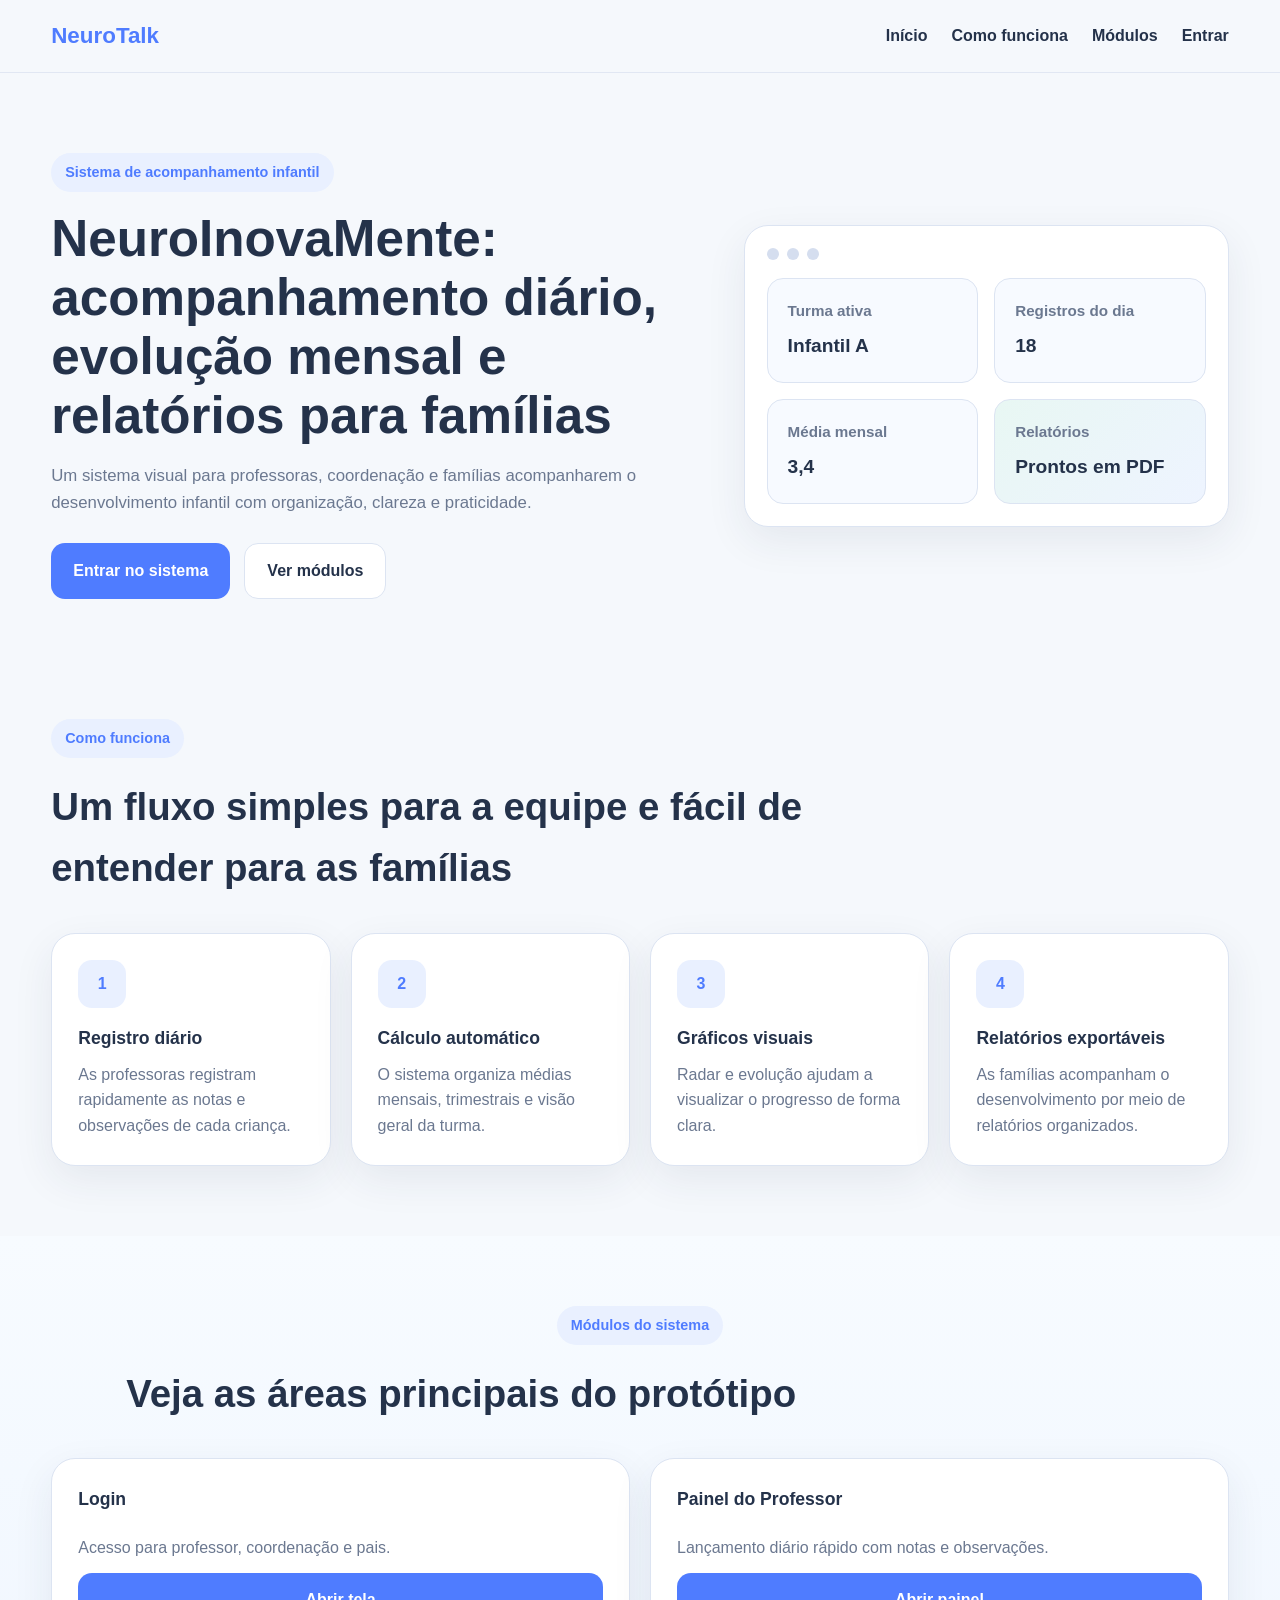
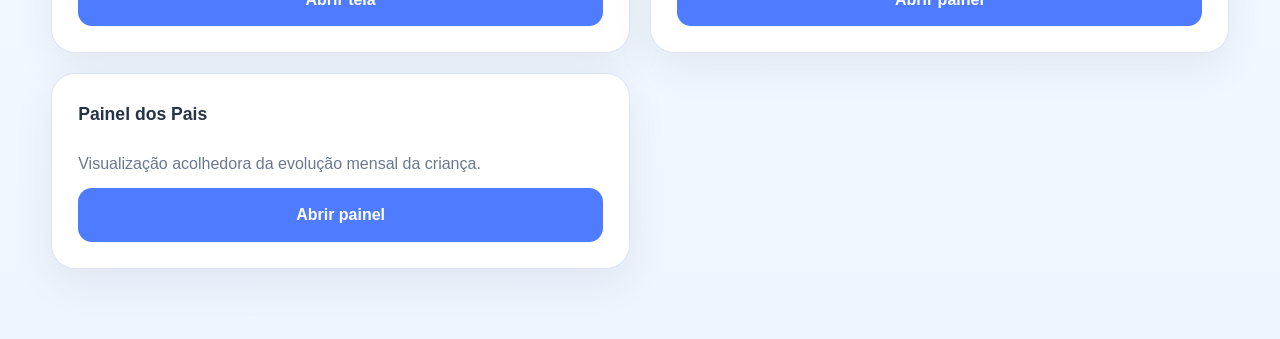
==== NeuroInovamente_acompanhamento_Pais/index.html @ 2643ee5f "implementaçao do projeto foi realizada a implementação deste projeto para posteriormente ser postado" ====
<!DOCTYPE html>
<html lang="pt-BR">

<head>
  <meta charset="UTF-8" />
  <meta name="viewport" content="width=device-width, initial-scale=1.0" />
  <title>NeuroInovaMente | Início</title>
  <link rel="stylesheet" href="css/style.css" />
</head>

<body>

  <header class="topo">
    <div class="container nav">
      <div class="logo">NeuroTalk</div>
      <nav class="menu">
        <a href="index.html">Início</a>
        <a href="#como-funciona">Como funciona</a>
        <a href="#modulos">Módulos</a>
        <a href="login.html">Entrar</a>
      </nav>
    </div>
  </header>

  <main>
    <section class="hero" id="inicio">
      <div class="container hero-grid">
        <div class="hero-texto">
          <span class="tag">Sistema de acompanhamento infantil</span>
          <h1>NeuroInovaMente: acompanhamento diário, evolução mensal e relatórios para famílias</h1>
          <p>
            Um sistema visual para professoras, coordenação e famílias acompanharem
            o desenvolvimento infantil com organização, clareza e praticidade.
          </p>
          <div class="hero-botoes">
            <a href="login.html" class="btn btn-primario">Entrar no sistema</a>
            <a href="#modulos" class="btn btn-secundario">Ver módulos</a>
          </div>
        </div>

        <div class="hero-card">
          <div class="mini-header">
            <span class="bolinha"></span>
            <span class="bolinha"></span>
            <span class="bolinha"></span>
          </div>

          <div class="mini-painel">
            <div class="mini-card">
              <h4>Turma ativa</h4>
              <p>Infantil A</p>
            </div>
            <div class="mini-card">
              <h4>Registros do dia</h4>
              <p>18</p>
            </div>
            <div class="mini-card">
              <h4>Média mensal</h4>
              <p>3,4</p>
            </div>
            <div class="mini-card destaque">
              <h4>Relatórios</h4>
              <p>Prontos em PDF</p>
            </div>
          </div>
        </div>
      </div>
    </section>

    <section class="secao" id="como-funciona">
      <div class="container">
        <div class="titulo-secao">
          <span class="tag">Como funciona</span>
          <h2>Um fluxo simples para a equipe e fácil de entender para as famílias</h2>
        </div>

        <div class="cards-4">
          <article class="card-info">
            <div class="icone">1</div>
            <h3>Registro diário</h3>
            <p>As professoras registram rapidamente as notas e observações de cada criança.</p>
          </article>

          <article class="card-info">
            <div class="icone">2</div>
            <h3>Cálculo automático</h3>
            <p>O sistema organiza médias mensais, trimestrais e visão geral da turma.</p>
          </article>

          <article class="card-info">
            <div class="icone">3</div>
            <h3>Gráficos visuais</h3>
            <p>Radar e evolução ajudam a visualizar o progresso de forma clara.</p>
          </article>

          <article class="card-info">
            <div class="icone">4</div>
            <h3>Relatórios exportáveis</h3>
            <p>As famílias acompanham o desenvolvimento por meio de relatórios organizados.</p>
          </article>
        </div>
      </div>
    </section>

    <section class="secao fundo-suave" id="modulos">
      <div class="container">
        <div class="titulo-secao centralizado">
          <span class="tag">Módulos do sistema</span>
          <h2>Veja as áreas principais do protótipo</h2>
        </div>

        <div class="cards-3">
          <article class="card-link">
            <h3>Login</h3>
            <p>Acesso para professor, coordenação e pais.</p>
            <a href="login.html" class="btn btn-primario">Abrir tela</a>
          </article>

          <article class="card-link">
            <h3>Painel do Professor</h3>
            <p>Lançamento diário rápido com notas e observações.</p>
            <a href="dashboard-professor.html" class="btn btn-primario">Abrir painel</a>
          </article>

          <article class="card-link">
            <h3>Painel dos Pais</h3>
            <p>Visualização acolhedora da evolução mensal da criança.</p>
            <a href="painel-pais.html" class="btn btn-primario">Abrir painel</a>
          </article>
        </div>
      </div>
    </section>
  </main>
  <script src="js/script.js"></script>
</body>

</html>
---- NeuroInovamente_acompanhamento_Pais/css/style.css ----
* {
  margin: 0;
  padding: 0;
  box-sizing: border-box;
}

:root {
  --bg: #f5f8fc;
  --white: #ffffff;
  --primary: #4f7cff;
  --primary-dark: #365fd8;
  --secondary: #e9f0ff;
  --accent: #7ad9c7;
  --text: #24324a;
  --text-light: #6b7890;
  --border: #dce4f2;
  --shadow: 0 14px 40px rgba(36, 50, 74, 0.08);
  --radius-lg: 24px;
  --radius-md: 16px;
  --radius-sm: 12px;
}

html {
  scroll-behavior: smooth;
}

body {
  font-family: "Segoe UI", Arial, sans-serif;
  background: var(--bg);
  color: var(--text);
  line-height: 1.6;
}

a {
  text-decoration: none;
}

button,
input,
select,
textarea {
  font: inherit;
}

.container {
  width: min(1180px, 92%);
  margin: 0 auto;
}

.topo {
  position: sticky;
  top: 0;
  z-index: 1000;
  background: rgba(245, 248, 252, 0.92);
  backdrop-filter: blur(10px);
  border-bottom: 1px solid rgba(220, 228, 242, 0.8);
}

.nav {
  display: flex;
  align-items: center;
  justify-content: space-between;
  padding: 18px 0;
}

.logo {
  font-size: 1.4rem;
  font-weight: 800;
  color: var(--primary);
}

.menu {
  display: flex;
  gap: 24px;
}

.menu a {
  color: var(--text);
  font-weight: 600;
  transition: 0.3s;
}

.menu a:hover {
  color: var(--primary);
}

.hero {
  padding: 80px 0 50px;
}

.hero-grid {
  display: grid;
  grid-template-columns: 1.15fr 0.85fr;
  gap: 36px;
  align-items: center;
}

.tag {
  display: inline-block;
  padding: 8px 14px;
  background: var(--secondary);
  color: var(--primary);
  border-radius: 999px;
  font-size: 0.9rem;
  font-weight: 700;
  margin-bottom: 18px;
}

.tag-pequena {
  font-size: 0.8rem;
  padding: 6px 12px;
}

.hero-texto h1 {
  font-size: clamp(2rem, 4vw, 3.4rem);
  line-height: 1.15;
  margin-bottom: 18px;
}

.hero-texto p {
  color: var(--text-light);
  max-width: 640px;
  margin-bottom: 26px;
  font-size: 1.05rem;
}

.hero-botoes {
  display: flex;
  gap: 14px;
  flex-wrap: wrap;
}

.btn {
  display: inline-flex;
  align-items: center;
  justify-content: center;
  padding: 14px 22px;
  border-radius: 14px;
  border: none;
  cursor: pointer;
  font-weight: 700;
  transition: 0.3s;
}

.btn-primario {
  background: var(--primary);
  color: white;
}

.btn-primario:hover {
  background: var(--primary-dark);
  transform: translateY(-2px);
}

.btn-secundario {
  background: var(--white);
  color: var(--text);
  border: 1px solid var(--border);
}

.btn-secundario:hover {
  background: #f0f4fb;
}

.btn-full {
  width: 100%;
}

.hero-card,
.card-info,
.card-link,
.painel-pais,
.relatorio,
.tabela-box {
  background: var(--white);
  border: 1px solid var(--border);
  border-radius: var(--radius-lg);
  box-shadow: var(--shadow);
}

.hero-card {
  padding: 22px;
}

.mini-header {
  display: flex;
  gap: 8px;
  margin-bottom: 18px;
}

.bolinha {
  width: 12px;
  height: 12px;
  border-radius: 50%;
  background: #d5deef;
}

.mini-painel {
  display: grid;
  grid-template-columns: 1fr 1fr;
  gap: 16px;
}

.mini-card {
  background: #f7faff;
  border: 1px solid var(--border);
  border-radius: var(--radius-md);
  padding: 20px;
}

.mini-card h4 {
  font-size: 0.95rem;
  margin-bottom: 8px;
  color: var(--text-light);
}

.mini-card p {
  font-size: 1.2rem;
  font-weight: 800;
}

.mini-card.destaque {
  background: linear-gradient(135deg, #e8f7f3, #eef4ff);
}

.secao {
  padding: 70px 0;
}

.fundo-suave {
  background: linear-gradient(180deg, #f7fbff 0%, #eef5ff 100%);
}

.pagina-central {
  min-height: calc(100vh - 90px);
  display: flex;
  align-items: center;
  padding: 40px 0;
}

.titulo-secao {
  margin-bottom: 34px;
}

.titulo-secao.centralizado {
  text-align: center;
}

.titulo-secao h2,
.modulo-topo h2 {
  font-size: clamp(1.7rem, 3vw, 2.5rem);
  max-width: 820px;
}

.cards-4 {
  display: grid;
  grid-template-columns: repeat(4, 1fr);
  gap: 20px;
}

.cards-3 {
  display: grid;
  grid-template-columns: repeat(2, 1fr);
  gap: 20px;
}

.card-info,
.card-link {
  padding: 26px;
}

.card-link {
  display: flex;
  flex-direction: column;
  gap: 12px;
}

.icone {
  width: 48px;
  height: 48px;
  border-radius: 14px;
  display: grid;
  place-items: center;
  background: var(--secondary);
  color: var(--primary);
  font-weight: 800;
  margin-bottom: 16px;
}

.card-info h3,
.card-link h3 {
  margin-bottom: 10px;
  font-size: 1.1rem;
}

.card-info p,
.card-link p,
.modulo-topo p {
  color: var(--text-light);
}

.login-box {
  display: grid;
  grid-template-columns: 1fr 1fr;
  background: var(--white);
  border-radius: 28px;
  overflow: hidden;
  box-shadow: var(--shadow);
  border: 1px solid var(--border);
}

.login-lado {
  padding: 42px;
}

.login-lado h3,
.login-destaque h3 {
  font-size: 1.7rem;
  margin-bottom: 10px;
}

.login-lado p,
.login-destaque p,
.login-destaque li {
  color: var(--text-light);
}

.form-login {
  display: flex;
  flex-direction: column;
  gap: 12px;
  margin-top: 24px;
}

.form-login label {
  font-weight: 700;
  margin-top: 6px;
}

.form-login input,
.form-login select,
textarea {
  width: 100%;
  border: 1px solid var(--border);
  background: #f9fbff;
  padding: 14px 16px;
  border-radius: 14px;
  outline: none;
}

.form-login input:focus,
.form-login select:focus,
textarea:focus {
  border-color: var(--primary);
}

.login-destaque {
  background: linear-gradient(135deg, var(--primary), #79a2ff);
  color: white;
  padding: 42px;
  display: flex;
  flex-direction: column;
  justify-content: center;
}

.login-destaque p,
.login-destaque li {
  color: rgba(255, 255, 255, 0.92);
}

.login-destaque ul {
  margin-top: 18px;
  padding-left: 18px;
}

.login-links {
  display: flex;
  justify-content: space-between;
  gap: 12px;
  margin-top: 18px;
  flex-wrap: wrap;
}

.login-links a {
  color: var(--primary);
  font-weight: 600;
}

.modulo-topo {
  margin-bottom: 18px;
}

.dashboard {
  display: grid;
  grid-template-columns: 260px 1fr;
  background: var(--white);
  border: 1px solid var(--border);
  border-radius: 28px;
  overflow: hidden;
  box-shadow: var(--shadow);
}

.sidebar {
  background: #f8fbff;
  border-right: 1px solid var(--border);
  padding: 28px 22px;
  display: flex;
  flex-direction: column;
  gap: 14px;
}

.sidebar h4 {
  margin-bottom: 10px;
  color: var(--primary);
  font-size: 1.3rem;
}

.sidebar a {
  color: var(--text);
  padding: 12px 14px;
  border-radius: 12px;
  font-weight: 600;
}

.sidebar a:hover {
  background: var(--secondary);
  color: var(--primary);
}

.conteudo {
  padding: 28px;
}

.resumo-grid {
  display: grid;
  grid-template-columns: repeat(4, 1fr);
  gap: 16px;
  margin-bottom: 22px;
}

.resumo-card {
  background: #f7fbff;
  border: 1px solid var(--border);
  border-radius: 16px;
  padding: 18px;
}

.resumo-card span {
  display: block;
  color: var(--text-light);
  margin-bottom: 6px;
}

.resumo-card strong {
  font-size: 1.15rem;
}

.bloco-formulario {
  background: #fbfdff;
  border: 1px solid var(--border);
  border-radius: 18px;
  padding: 20px;
  margin-bottom: 20px;
}

.bloco-formulario h4 {
  margin-bottom: 14px;
}

.linha-campos {
  display: grid;
  grid-template-columns: 1fr 1fr;
  gap: 14px;
}

.aluno-card {
  background: var(--white);
  border: 1px solid var(--border);
  border-radius: 22px;
  padding: 22px;
}

.aluno-topo {
  display: flex;
  align-items: center;
  justify-content: space-between;
  margin-bottom: 20px;
}

.aluno-topo span {
  color: var(--text-light);
  font-weight: 600;
}

.avaliacoes {
  display: grid;
  grid-template-columns: 1fr 1fr;
  gap: 16px;
  margin-bottom: 18px;
}

.avaliacao-item {
  background: #f9fbff;
  border: 1px solid var(--border);
  border-radius: 16px;
  padding: 16px;
}

.avaliacao-item label {
  display: block;
  font-weight: 700;
  margin-bottom: 12px;
}

.notas {
  display: flex;
  gap: 10px;
}

.notas button {
  width: 42px;
  height: 42px;
  border: 1px solid var(--border);
  background: white;
  border-radius: 12px;
  font-weight: 800;
  cursor: pointer;
  transition: 0.3s;
}

.notas button:hover,
.notas button.ativo {
  background: var(--primary);
  color: white;
  border-color: var(--primary);
}

textarea {
  min-height: 120px;
  resize: vertical;
  margin-top: 8px;
}

.acoes {
  display: flex;
  gap: 12px;
  margin-top: 16px;
  flex-wrap: wrap;
}

.painel-pais {
  padding: 28px;
}

.painel-cabecalho {
  display: flex;
  align-items: center;
  justify-content: space-between;
  gap: 16px;
  margin-bottom: 24px;
  flex-wrap: wrap;
}

.painel-cabecalho h4 {
  font-size: 1.6rem;
}

.painel-cabecalho p {
  color: var(--text-light);
}

.pais-grid {
  display: grid;
  grid-template-columns: repeat(3, 1fr);
  gap: 16px;
  margin-bottom: 24px;
}

.pais-card {
  background: #f7fbff;
  border: 1px solid var(--border);
  border-radius: 18px;
  padding: 18px;
}

.pais-card span {
  display: block;
  color: var(--text-light);
  margin-bottom: 8px;
}

.pais-card strong {
  font-size: 1.1rem;
}

.graficos-grid {
  display: grid;
  grid-template-columns: 1fr 1fr;
  gap: 20px;
}

.grafico-card,
.card-relatorio {
  background: #fbfdff;
  border: 1px solid var(--border);
  border-radius: 20px;
  padding: 20px;
}

.grafico-card h5,
.card-relatorio h4,
.tabela-box h4 {
  margin-bottom: 16px;
  font-size: 1rem;
}

.grafico-falso {
  position: relative;
  height: 260px;
  border-radius: 18px;
  background: linear-gradient(to bottom, rgba(79, 124, 255, 0.05), rgba(79, 124, 255, 0.01));
  overflow: hidden;
}

.radar {
  display: flex;
  align-items: center;
  justify-content: center;
}

.pequeno {
  height: 220px;
}

.circulo {
  position: absolute;
  border: 1px solid rgba(79, 124, 255, 0.25);
  border-radius: 50%;
}

.c1 {
  width: 70px;
  height: 70px;
}

.c2 {
  width: 130px;
  height: 130px;
}

.c3 {
  width: 190px;
  height: 190px;
}

.linha {
  position: absolute;
  width: 2px;
  height: 170px;
  background: rgba(79, 124, 255, 0.2);
}

.linha1 {
  transform: rotate(0deg);
}

.linha2 {
  transform: rotate(60deg);
}

.linha3 {
  transform: rotate(-60deg);
}

.linhas .eixo {
  position: absolute;
  left: 40px;
  right: 30px;
  bottom: 40px;
  top: 20px;
  border-left: 2px solid rgba(79, 124, 255, 0.25);
  border-bottom: 2px solid rgba(79, 124, 255, 0.25);
}

.ponto {
  position: absolute;
  width: 16px;
  height: 16px;
  background: var(--primary);
  border-radius: 50%;
}

.p1 {
  left: 90px;
  bottom: 95px;
}

.p2 {
  left: 170px;
  bottom: 135px;
}

.p3 {
  left: 250px;
  bottom: 185px;
}

.traco {
  position: absolute;
  height: 4px;
  background: var(--primary);
  transform-origin: left center;
  border-radius: 999px;
}

.t1 {
  left: 98px;
  bottom: 102px;
  width: 88px;
  transform: rotate(-22deg);
}

.t2 {
  left: 178px;
  bottom: 142px;
  width: 92px;
  transform: rotate(-30deg);
}

.texto-relatorio {
  background: #f9fbff;
  border: 1px solid var(--border);
  border-radius: 18px;
  padding: 20px;
  margin-top: 20px;
}

.texto-relatorio h5 {
  margin-bottom: 10px;
}

.texto-relatorio p {
  color: var(--text-light);
}

.tabela-box {
  padding: 20px;
  margin-top: 22px;
}

.tabela-responsiva {
  overflow-x: auto;
}

table {
  width: 100%;
  border-collapse: collapse;
  min-width: 650px;
}

thead {
  background: #f2f7ff;
}

th,
td {
  text-align: left;
  padding: 14px;
  border-bottom: 1px solid var(--border);
}

th {
  color: var(--text);
  font-size: 0.95rem;
}

td {
  color: var(--text-light);
}

.badge {
  display: inline-block;
  padding: 6px 10px;
  border-radius: 999px;
  font-size: 0.85rem;
  font-weight: 700;
}

.badge.sucesso {
  background: #e8f8f0;
  color: #178b57;
}

.badge.alerta {
  background: #fff4e5;
  color: #b86a00;
}

.relatorio {
  padding: 30px;
}

.relatorio-topo {
  display: flex;
  justify-content: space-between;
  gap: 16px;
  align-items: flex-start;
  flex-wrap: wrap;
  margin-bottom: 24px;
}

.relatorio-topo h2 {
  margin-bottom: 8px;
}

.relatorio-topo p {
  color: var(--text-light);
}

.relatorio-grid {
  display: grid;
  grid-template-columns: 1fr 1fr;
  gap: 20px;
}

.card-relatorio p {
  color: var(--text-light);
  margin-bottom: 8px;
}

.margem-topo {
  margin-top: 20px;
}

.rodape-relatorio {
  margin-top: 24px;
  padding-top: 18px;
  border-top: 1px solid var(--border);
  color: var(--text-light);
}

@media (max-width: 1024px) {
  .hero-grid,
  .login-box,
  .dashboard,
  .graficos-grid,
  .relatorio-grid {
    grid-template-columns: 1fr;
  }

  .cards-4,
  .resumo-grid,
  .pais-grid,
  .linha-campos,
  .avaliacoes,
  .cards-3 {
    grid-template-columns: 1fr 1fr;
  }

  .sidebar {
    border-right: none;
    border-bottom: 1px solid var(--border);
  }
}

@media (max-width: 700px) {
  .menu {
    display: none;
  }

  .cards-4,
  .resumo-grid,
  .pais-grid,
  .linha-campos,
  .avaliacoes,
  .mini-painel,
  .cards-3 {
    grid-template-columns: 1fr;
  }

  .hero {
    padding-top: 50px;
  }

  .login-lado,
  .login-destaque,
  .conteudo,
  .painel-pais,
  .relatorio {
    padding: 22px;
  }

  .hero-texto h1 {
    font-size: 2rem;
  }

  .painel-cabecalho,
  .aluno-topo,
  .relatorio-topo {
    align-items: flex-start;
    flex-direction: column;
  }

  .login-links {
    flex-direction: column;
  }
}
.form-cadastro label {
  display: block;
  font-weight: 700;
  margin-bottom: 8px;
}

.form-cadastro > div,
.form-cadastro .linha-campos {
  margin-bottom: 16px;
}

.btn-acao-excluir {
  background: #ffe9e9;
  color: #b42323;
  border: 1px solid #f3b7b7;
  padding: 8px 12px;
  border-radius: 10px;
  cursor: pointer;
  font-weight: 700;
  transition: 0.3s;
}

.btn-acao-excluir:hover {
  background: #ffd7d7;
}
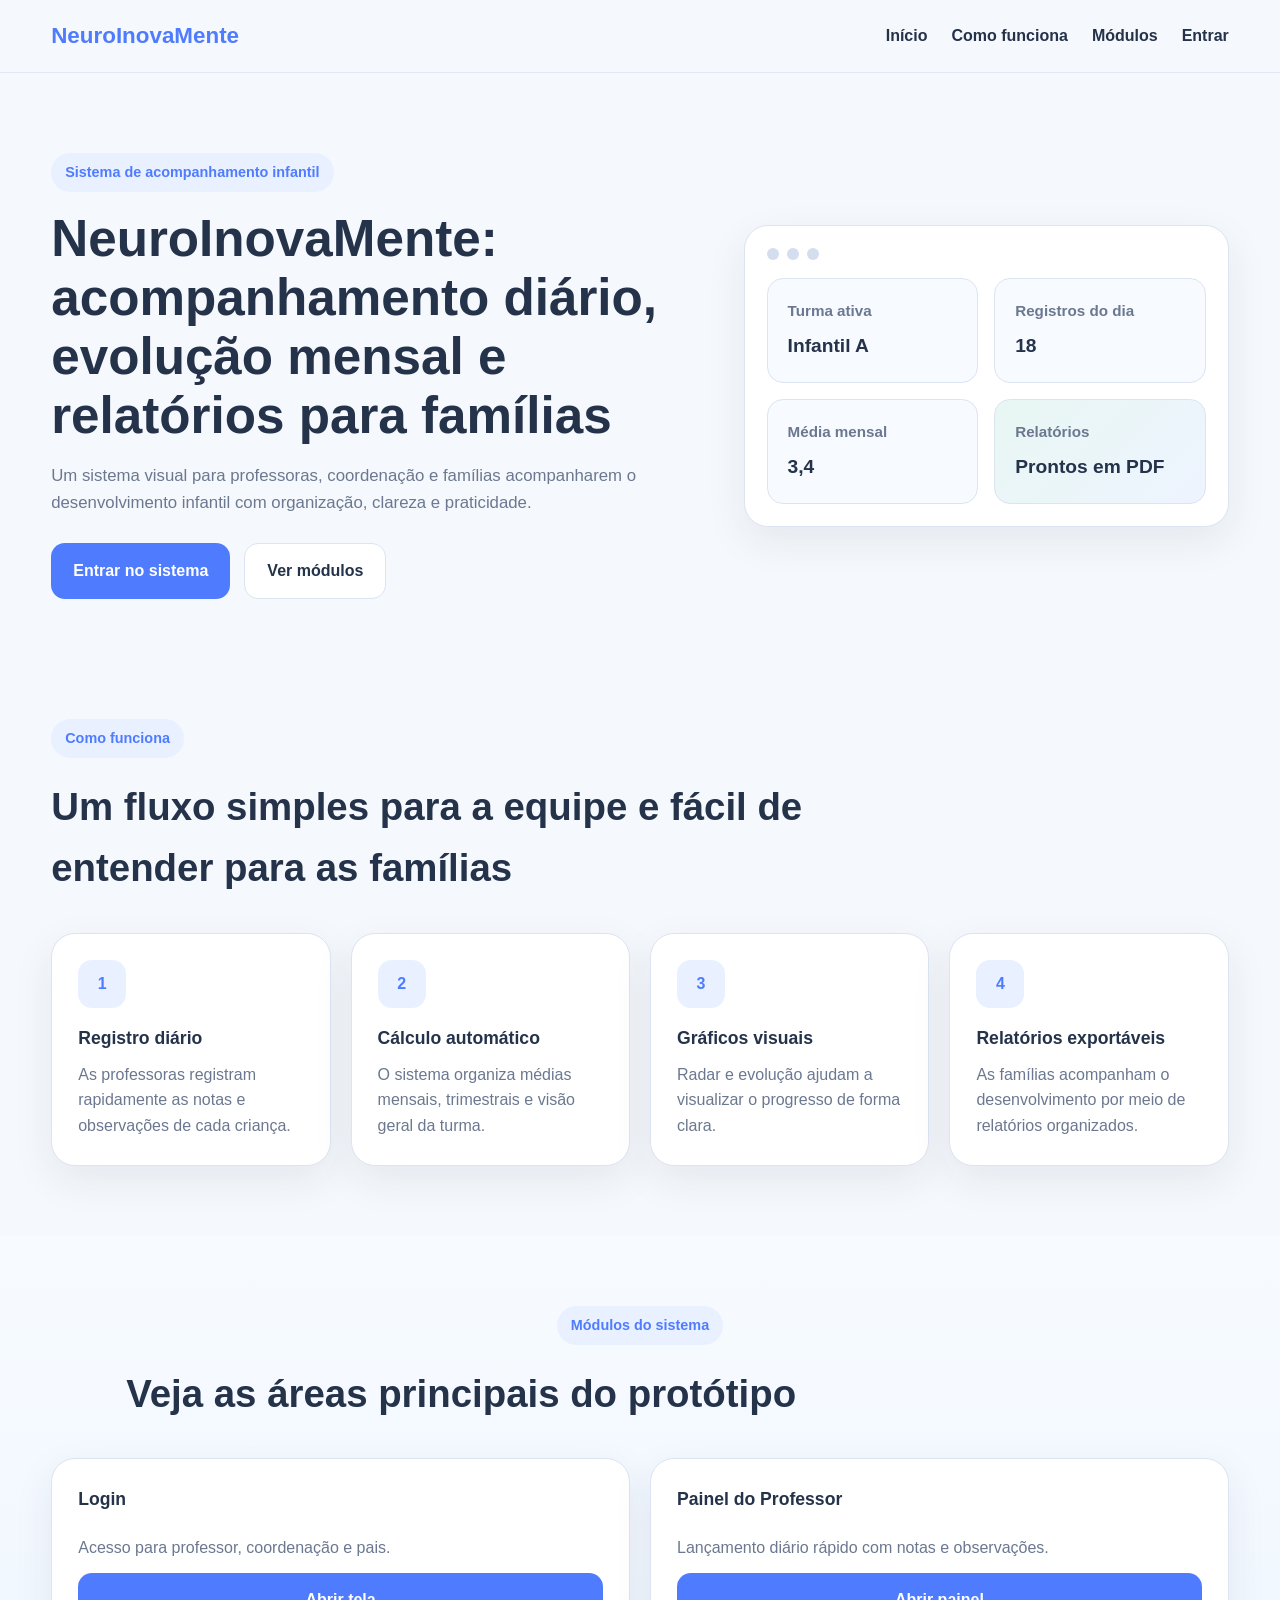
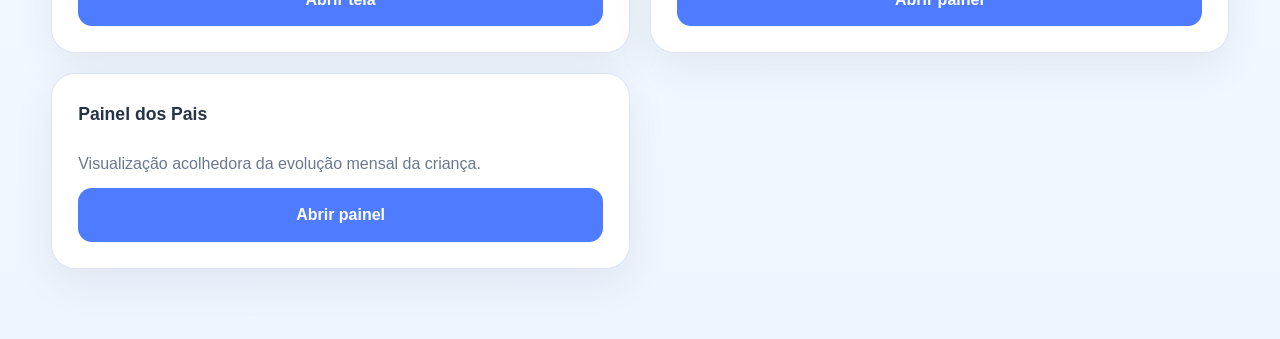
==== commit 0c4c4302: "troca de codigo completa. foi realizada a troca de completa do codigo pois o antigo nao estava comen" ====
--- a/NeuroInovamente_acompanhamento_Pais/index.html
+++ b/NeuroInovamente_acompanhamento_Pais/index.html
@@ -2,17 +2,29 @@
 <html lang="pt-BR">
 
 <head>
+  <!-- Define a codificação de caracteres como UTF-8 -->
   <meta charset="UTF-8" />
+  
+  <!-- Responsividade para diferentes tamanhos de tela -->
   <meta name="viewport" content="width=device-width, initial-scale=1.0" />
+  
+  <!-- Título da página exibido na aba do navegador -->
   <title>NeuroInovaMente | Início</title>
+  
+  <!-- Importação do arquivo de estilos CSS -->
   <link rel="stylesheet" href="css/style.css" />
 </head>
 
 <body>
 
+  <!-- Cabeçalho do site -->
   <header class="topo">
     <div class="container nav">
-      <div class="logo">NeuroTalk</div>
+      
+      <!-- Logo ou nome do sistema -->
+      <div class="logo">NeuroInovaMente</div>
+      
+      <!-- Menu de navegação -->
       <nav class="menu">
         <a href="index.html">Início</a>
         <a href="#como-funciona">Como funciona</a>
@@ -23,41 +35,65 @@
   </header>
 
   <main>
+
+    <!-- Seção principal (hero) -->
     <section class="hero" id="inicio">
       <div class="container hero-grid">
+        
+        <!-- Texto principal -->
         <div class="hero-texto">
+          
+          <!-- Tag de destaque -->
           <span class="tag">Sistema de acompanhamento infantil</span>
+          
+          <!-- Título principal -->
           <h1>NeuroInovaMente: acompanhamento diário, evolução mensal e relatórios para famílias</h1>
+          
+          <!-- Descrição do sistema -->
           <p>
             Um sistema visual para professoras, coordenação e famílias acompanharem
             o desenvolvimento infantil com organização, clareza e praticidade.
           </p>
+          
+          <!-- Botões principais -->
           <div class="hero-botoes">
             <a href="login.html" class="btn btn-primario">Entrar no sistema</a>
             <a href="#modulos" class="btn btn-secundario">Ver módulos</a>
           </div>
         </div>
 
+        <!-- Card visual simulando um painel -->
         <div class="hero-card">
+          
+          <!-- Cabeçalho estilo janela (bolinhas decorativas) -->
           <div class="mini-header">
             <span class="bolinha"></span>
             <span class="bolinha"></span>
             <span class="bolinha"></span>
           </div>
 
+          <!-- Conteúdo do painel -->
           <div class="mini-painel">
+            
+            <!-- Card de informação -->
             <div class="mini-card">
               <h4>Turma ativa</h4>
               <p>Infantil A</p>
             </div>
+            
+            <!-- Card de informação -->
             <div class="mini-card">
               <h4>Registros do dia</h4>
               <p>18</p>
             </div>
+            
+            <!-- Card de informação -->
             <div class="mini-card">
               <h4>Média mensal</h4>
               <p>3,4</p>
             </div>
+            
+            <!-- Card destacado -->
             <div class="mini-card destaque">
               <h4>Relatórios</h4>
               <p>Prontos em PDF</p>
@@ -67,32 +103,41 @@
       </div>
     </section>
 
+    <!-- Seção "Como funciona" -->
     <section class="secao" id="como-funciona">
       <div class="container">
+        
+        <!-- Título da seção -->
         <div class="titulo-secao">
           <span class="tag">Como funciona</span>
           <h2>Um fluxo simples para a equipe e fácil de entender para as famílias</h2>
         </div>
 
+        <!-- Cards explicativos -->
         <div class="cards-4">
+          
+          <!-- Etapa 1 -->
           <article class="card-info">
             <div class="icone">1</div>
             <h3>Registro diário</h3>
             <p>As professoras registram rapidamente as notas e observações de cada criança.</p>
           </article>
 
+          <!-- Etapa 2 -->
           <article class="card-info">
             <div class="icone">2</div>
             <h3>Cálculo automático</h3>
             <p>O sistema organiza médias mensais, trimestrais e visão geral da turma.</p>
           </article>
 
+          <!-- Etapa 3 -->
           <article class="card-info">
             <div class="icone">3</div>
             <h3>Gráficos visuais</h3>
             <p>Radar e evolução ajudam a visualizar o progresso de forma clara.</p>
           </article>
 
+          <!-- Etapa 4 -->
           <article class="card-info">
             <div class="icone">4</div>
             <h3>Relatórios exportáveis</h3>
@@ -102,26 +147,34 @@
       </div>
     </section>
 
+    <!-- Seção de módulos do sistema -->
     <section class="secao fundo-suave" id="modulos">
       <div class="container">
+        
+        <!-- Título centralizado -->
         <div class="titulo-secao centralizado">
           <span class="tag">Módulos do sistema</span>
           <h2>Veja as áreas principais do protótipo</h2>
         </div>
 
+        <!-- Cards de navegação -->
         <div class="cards-3">
+          
+          <!-- Módulo de login -->
           <article class="card-link">
             <h3>Login</h3>
             <p>Acesso para professor, coordenação e pais.</p>
             <a href="login.html" class="btn btn-primario">Abrir tela</a>
           </article>
 
+          <!-- Módulo do professor -->
           <article class="card-link">
             <h3>Painel do Professor</h3>
             <p>Lançamento diário rápido com notas e observações.</p>
             <a href="dashboard-professor.html" class="btn btn-primario">Abrir painel</a>
           </article>
 
+          <!-- Módulo dos pais -->
           <article class="card-link">
             <h3>Painel dos Pais</h3>
             <p>Visualização acolhedora da evolução mensal da criança.</p>
@@ -131,7 +184,9 @@
       </div>
     </section>
   </main>
+
+  <!-- Importação do JavaScript -->
   <script src="js/script.js"></script>
 </body>
 
-</html>+</html>
